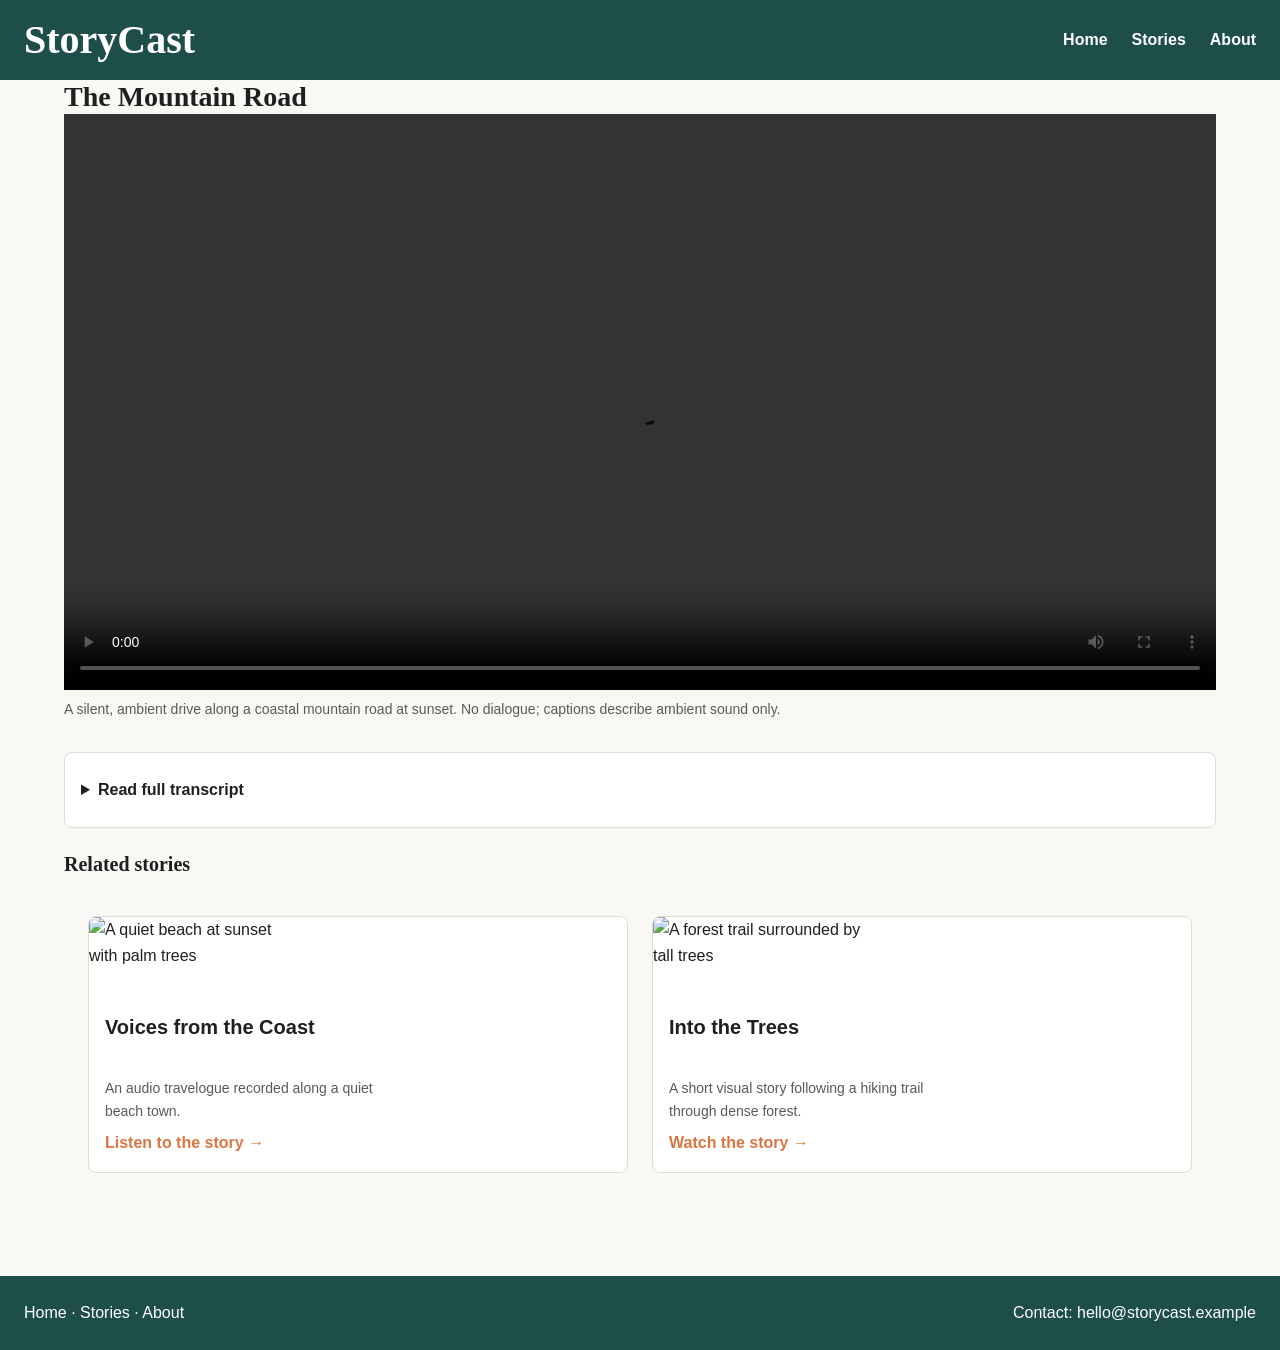
==== story/index.html @ b1a25d8d "Changes made to added files" ====
<!DOCTYPE html>
<html lang="en">
<head>
  <meta charset="UTF-8">
  <meta name="viewport" content="width=device-width, initial-scale=1.0">
  <title>The Mountain Road — StoryCast</title>
  <link rel="stylesheet" href="../css/main.css">
</head>
<body>

  <a href="#main-content" class="skip-link">Skip to main content</a>

  <header class="site-header">
    <h1>StoryCast</h1>
    <nav class="site-nav" aria-label="Main navigation">
      <a href="../index.html">Home</a>
      <a href="index.html">Stories</a>
      <a href="../about.html">About</a>
    </nav>
  </header>

  <main id="main-content" class="container">

    <article>
      <h2>The Mountain Road</h2>

      <figure class="media-player">
        <video controls width="100%">
          <source src="../assets/video/travel-clip.mp4" type="video/mp4">
          <track kind="captions" src="../assets/transcripts/travel-clip.vtt" srclang="en" label="English captions" default>
          Your browser does not support embedded video. <a href="../assets/video/travel-clip.mp4">Download the video</a> instead.
        </video>
        <figcaption class="media-player__caption">A silent, ambient drive along a coastal mountain road at sunset. No dialogue; captions describe ambient sound only.</figcaption>
      </figure>

      <section class="transcript">
        <details>
          <summary class="transcript__summary">Read full transcript</summary>
          <p class="transcript__text">
            This story contains no spoken dialogue. The video follows a winding mountain road along the coast,
            filmed from a moving vehicle at sunset. Ambient sounds include wind passing the camera and faint birdsong.
            The sequence runs approximately thirty seconds, beginning on an open stretch of road and ending as the
            vehicle rounds a bend overlooking the coastline.
          </p>
        </details>
      </section>

      <section aria-label="Related stories">
        <h3>Related stories</h3>
        <div class="story-grid">

          <article class="story-card">
            <figure class="story-card__figure">
              <img class="story-card__image" src="../assets/audio/thumbnail-2.jpg" alt="A quiet beach at sunset with palm trees">
            </figure>
            <div class="story-card__body">
              <h4 class="story-card__title">Voices from the Coast</h4>
              <p class="story-card__description">An audio travelogue recorded along a quiet beach town.</p>
              <a class="story-card__link" href="index.html">Listen to the story →</a>
            </div>
          </article>

          <article class="story-card">
            <figure class="story-card__figure">
              <img class="story-card__image" src="../assets/video/thumbnail-3.jpg" alt="A forest trail surrounded by tall trees">
            </figure>
            <div class="story-card__body">
              <h4 class="story-card__title">Into the Trees</h4>
              <p class="story-card__description">A short visual story following a hiking trail through dense forest.</p>
              <a class="story-card__link" href="index.html">Watch the story →</a>
            </div>
          </article>

        </div>
      </section>

    </article>

  </main>

  <footer class="site-footer">
    <nav aria-label="Footer navigation">
      <a href="../index.html">Home</a> ·
      <a href="index.html">Stories</a> ·
      <a href="../about.html">About</a>
    </nav>
    <p>Contact: hello@storycast.example</p>
  </footer>

</body>
</html>
---- css/main.css ----
/* main.css — compiled from sass/main.scss
   NOTE: generated by hand in this environment since the Sass CLI
   isn't available here. Once you have Node/Sass installed locally, run:
     sass --watch sass/main.scss css/main.css
   to regenerate this file directly from the .scss source. */

@layer reset, base, layout, components, utilities;

/* ---------------------------------
   RESET
--------------------------------- */
@layer reset {
  *, *::before, *::after {
    box-sizing: border-box;
  }

  body, h1, h2, h3, p, figure {
    margin: 0;
  }

  img, video {
    max-width: 100%;
    display: block;
  }

  a {
    color: inherit;
    text-decoration: none;
  }
}

/* ---------------------------------
   BASE
--------------------------------- */
@layer base {
  body {
    font-family: 'Helvetica Neue', Arial, sans-serif;
    font-size: 1rem;
    line-height: 1.6;
    color: #1f1f1f;
    background: #faf8f4;
  }

  h1, h2, h3 {
    font-family: 'Georgia', 'Times New Roman', serif;
    line-height: 1.2;
  }

  h1 { font-size: 2.5rem; }
  h2 { font-size: 1.75rem; }
  h3 { font-size: 1.25rem; }

  a:focus-visible,
  button:focus-visible,
  summary:focus-visible {
    outline: 3px solid #1a73e8;
    outline-offset: 2px;
  }

  .skip-link {
    position: absolute;
    left: -9999px;
    top: 0;
    background: #1d4e4a;
    color: white;
    padding: 0.5rem 1rem;
    z-index: 100;
  }

  .skip-link:focus {
    left: 1rem;
    top: 1rem;
  }
}

/* ---------------------------------
   LAYOUT
--------------------------------- */
@layer layout {
  .site-header {
    display: flex;
    justify-content: space-between;
    align-items: center;
    padding: 1rem 1.5rem;
    background: #1d4e4a;
    color: white;
  }

  .site-nav {
    display: flex;
    gap: 1.5rem;
  }

  .site-nav a {
    color: white;
    font-weight: 700;
  }

  .site-nav a:hover {
    color: #d97642;
  }

  .container {
    max-width: 1200px;
    margin: 0 auto;
    padding: 0 1.5rem;
  }

  .hero {
    padding: 4rem 1.5rem;
    text-align: center;
    background: #ffffff;
    border-bottom: 1px solid #e0ddd5;
  }

  .story-grid {
    display: grid;
    grid-template-columns: repeat(auto-fit, minmax(260px, 1fr));
    gap: 1.5rem;
    padding: 2.5rem 1.5rem;
  }

  .site-footer {
    display: flex;
    flex-wrap: wrap;
    justify-content: space-between;
    gap: 1rem;
    padding: 1.5rem;
    background: #1d4e4a;
    color: white;
    margin-top: 4rem;
  }
}

/* ---------------------------------
   COMPONENTS (BEM)
--------------------------------- */
@layer components {

  /* ===== Story Card ===== */
  /* This is the container-queried component.
     Each .story-card establishes its own containment context,
     so its internal layout responds to the CARD's width,
     not the viewport width. */
  .story-card {
    container-type: inline-size;
    container-name: card;

    background: #ffffff;
    border: 1px solid #e0ddd5;
    border-radius: 8px;
    overflow: hidden;
    display: flex;
    flex-direction: column;
  }

  .story-card__figure {
    margin: 0;
  }

  .story-card__image {
    width: 100%;
    aspect-ratio: 16 / 9;
    object-fit: cover;
  }

  .story-card__body {
    padding: 1rem;
    display: flex;
    flex-direction: column;
    gap: 0.5rem;
    flex: 1;
  }

  .story-card__title {
    font-size: 1.25rem;
  }

  .story-card__description {
    color: #5a5a5a;
    font-size: 0.875rem;
    flex: 1;
  }

  .story-card__link {
    color: #d97642;
    font-weight: 700;
    align-self: flex-start;
  }

  .story-card__link:hover {
    text-decoration: underline;
  }

  /* Container query: when the CARD itself has room (not the viewport),
     switch from stacked to a side-by-side row layout. */
  @container card (min-width: 400px) {
    .story-card {
      flex-direction: row;
    }

    .story-card__figure {
      width: 40%;
      flex-shrink: 0;
    }

    .story-card__image {
      height: 100%;
      aspect-ratio: auto;
    }

    .story-card__body {
      width: 60%;
    }
  }

  /* ===== Media Player block (story detail page) ===== */
  .media-player {
    width: 100%;
    margin-bottom: 1rem;
  }

  .media-player__caption {
    color: #5a5a5a;
    font-size: 0.875rem;
    padding: 0.5rem 0;
  }

  /* ===== Transcript block ===== */
  .transcript {
    background: #ffffff;
    border: 1px solid #e0ddd5;
    border-radius: 8px;
    padding: 1rem;
    margin: 1.5rem 0;
  }

  .transcript__summary {
    font-weight: 700;
    cursor: pointer;
    padding: 0.5rem 0;
  }

  .transcript__text {
    line-height: 1.8;
    margin-top: 0.5rem;
  }
}

/* ---------------------------------
   UTILITIES
--------------------------------- */
@layer utilities {
  .visually-hidden {
    position: absolute;
    width: 1px;
    height: 1px;
    overflow: hidden;
    clip: rect(0, 0, 0, 0);
    white-space: nowrap;
  }

  .text-center { text-align: center; }
}

/* ---------------------------------
   RESPONSIVE (viewport-level breakpoints)
--------------------------------- */
@layer layout {
  @media (max-width: 600px) {
    .site-header {
      flex-direction: column;
      gap: 0.5rem;
    }

    .hero {
      padding: 2.5rem 1rem;
    }
  }
}
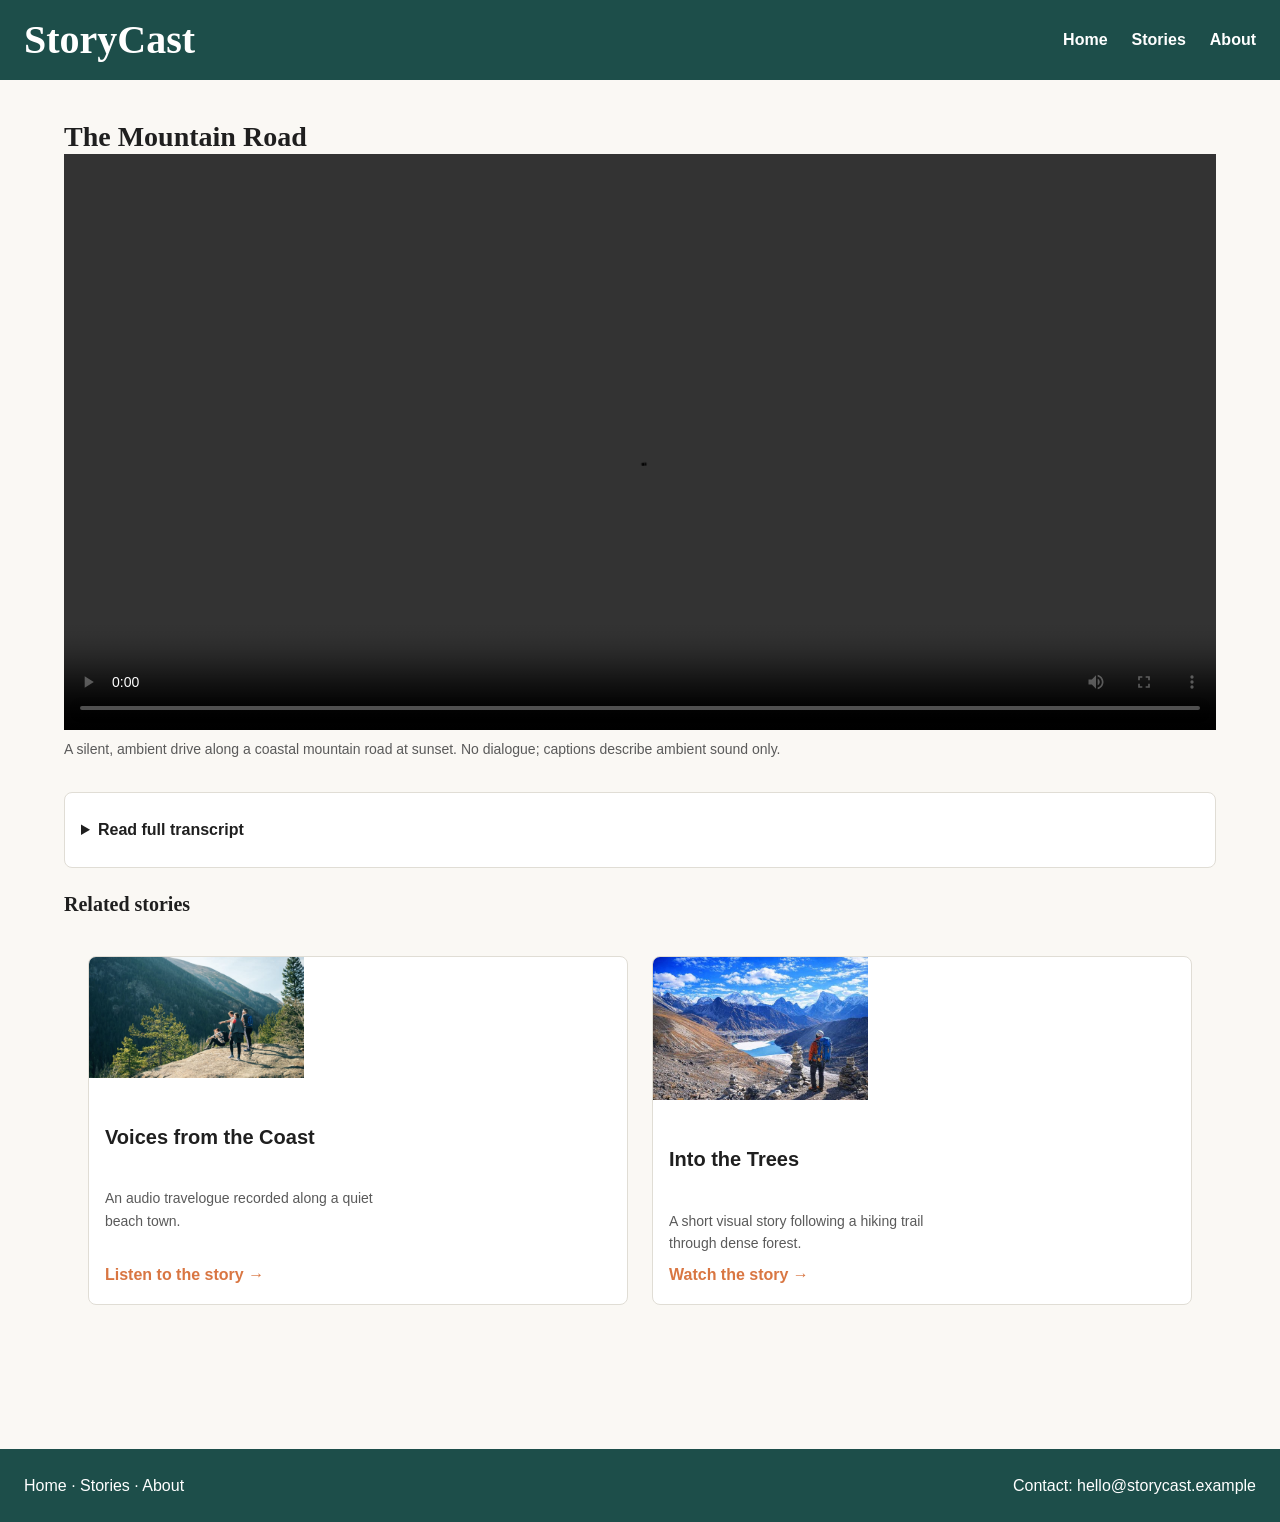
==== commit 1f96f236: "fixx" ====
--- a/story/index.html
+++ b/story/index.html
@@ -37,11 +37,7 @@
         <details>
           <summary class="transcript__summary">Read full transcript</summary>
           <p class="transcript__text">
-            This story contains no spoken dialogue. The video follows a winding mountain road along the coast,
-            filmed from a moving vehicle at sunset. Ambient sounds include wind passing the camera and faint birdsong.
-            The sequence runs approximately thirty seconds, beginning on an open stretch of road and ending as the
-            vehicle rounds a bend overlooking the coastline.
-          </p>
+            Two travelers pause along the mountain road, phone held out in front of them, framing a quick selfie with the peaks behind. After a few tries and a shared laugh, they turn the camera outward instead — capturing the mountain itself, sunlight catching the ridgeline. The wind picks up slightly, carrying the quiet of the high pass around them.
         </details>
       </section>
 
--- a/css/main.css
+++ b/css/main.css
@@ -278,3 +278,18 @@
     }
   }
 }
+.container {
+  max-width: 1200px;
+  margin: 0 auto;
+  padding: 2.5rem 1.5rem;
+}
+
+.about-section {
+  padding: 2.5rem 0;
+  border-bottom: 1px solid #e0ddd5;
+  max-width: 65ch;
+}
+.about-section:last-child { border-bottom: none; }
+.about-section h2 { margin-bottom: 1rem; }
+.about-section p { margin-bottom: 1rem; }
+.about-section p:last-child { margin-bottom: 0; }
